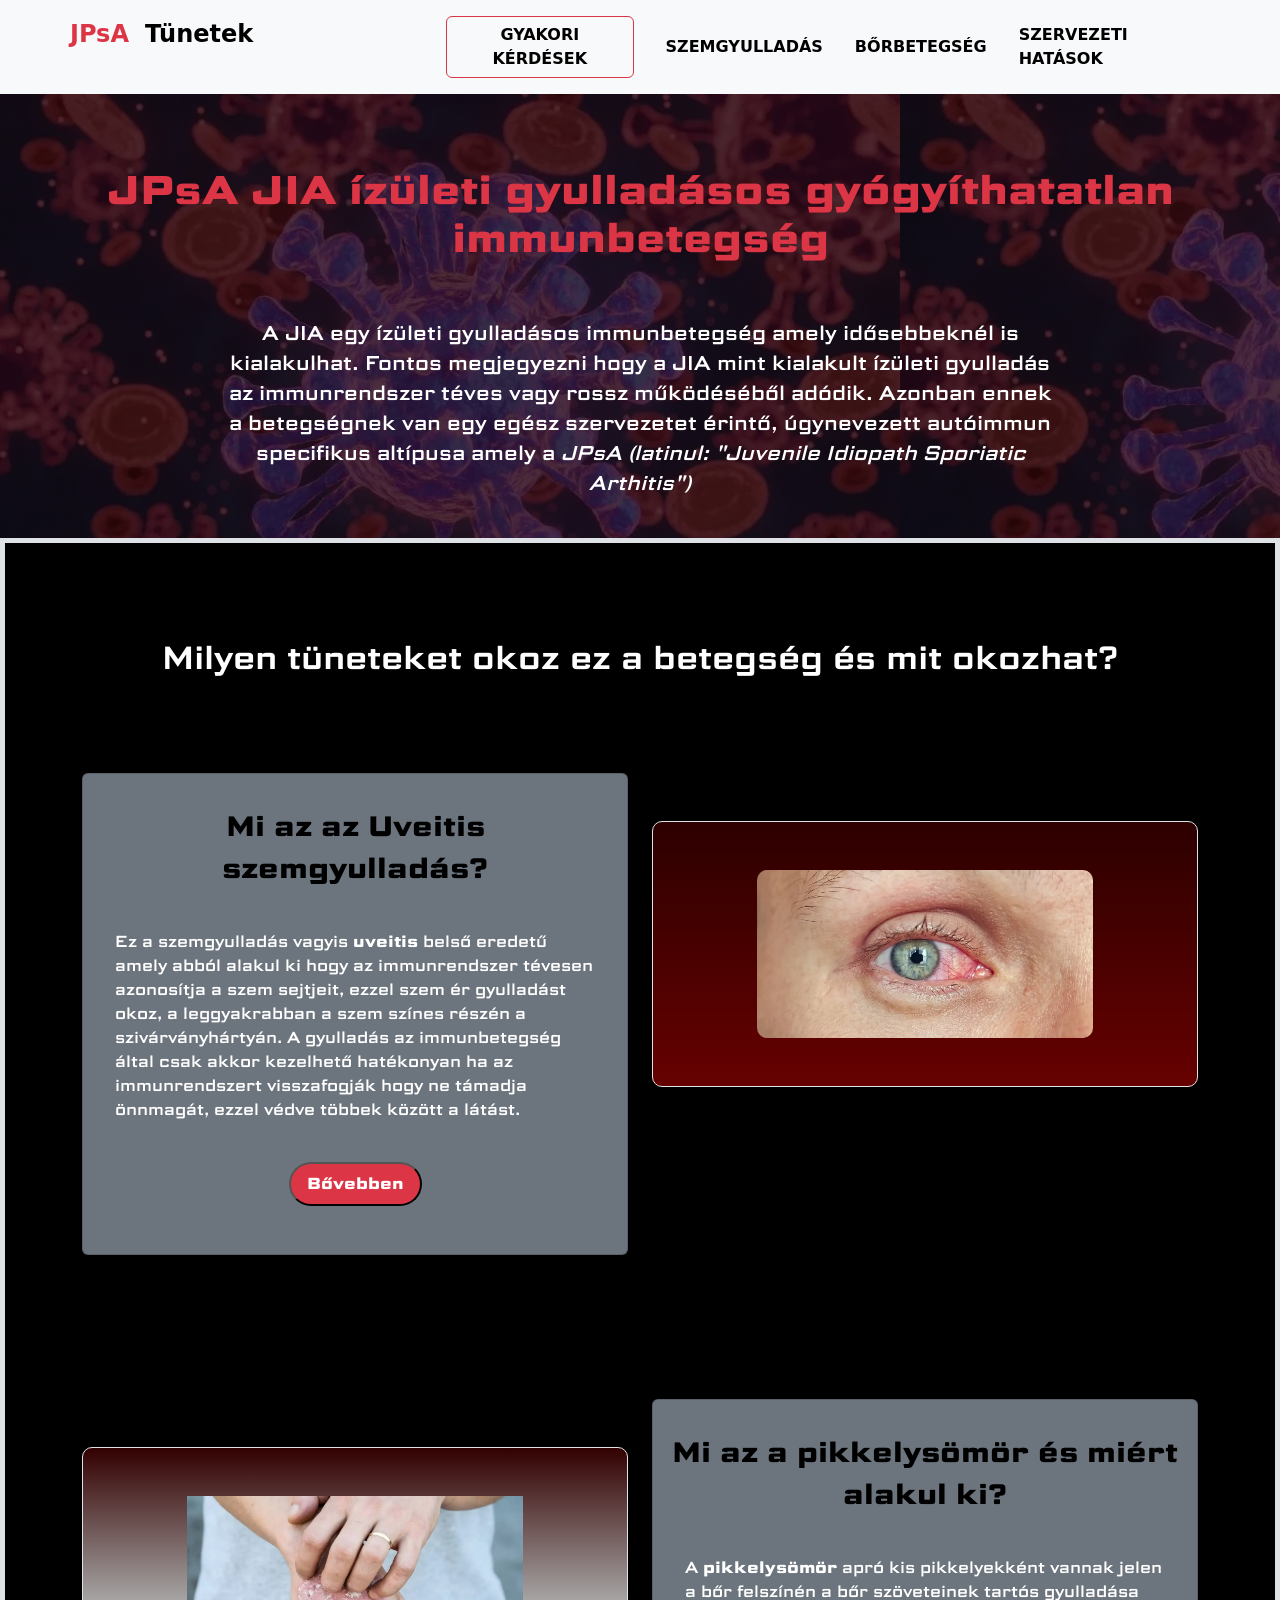
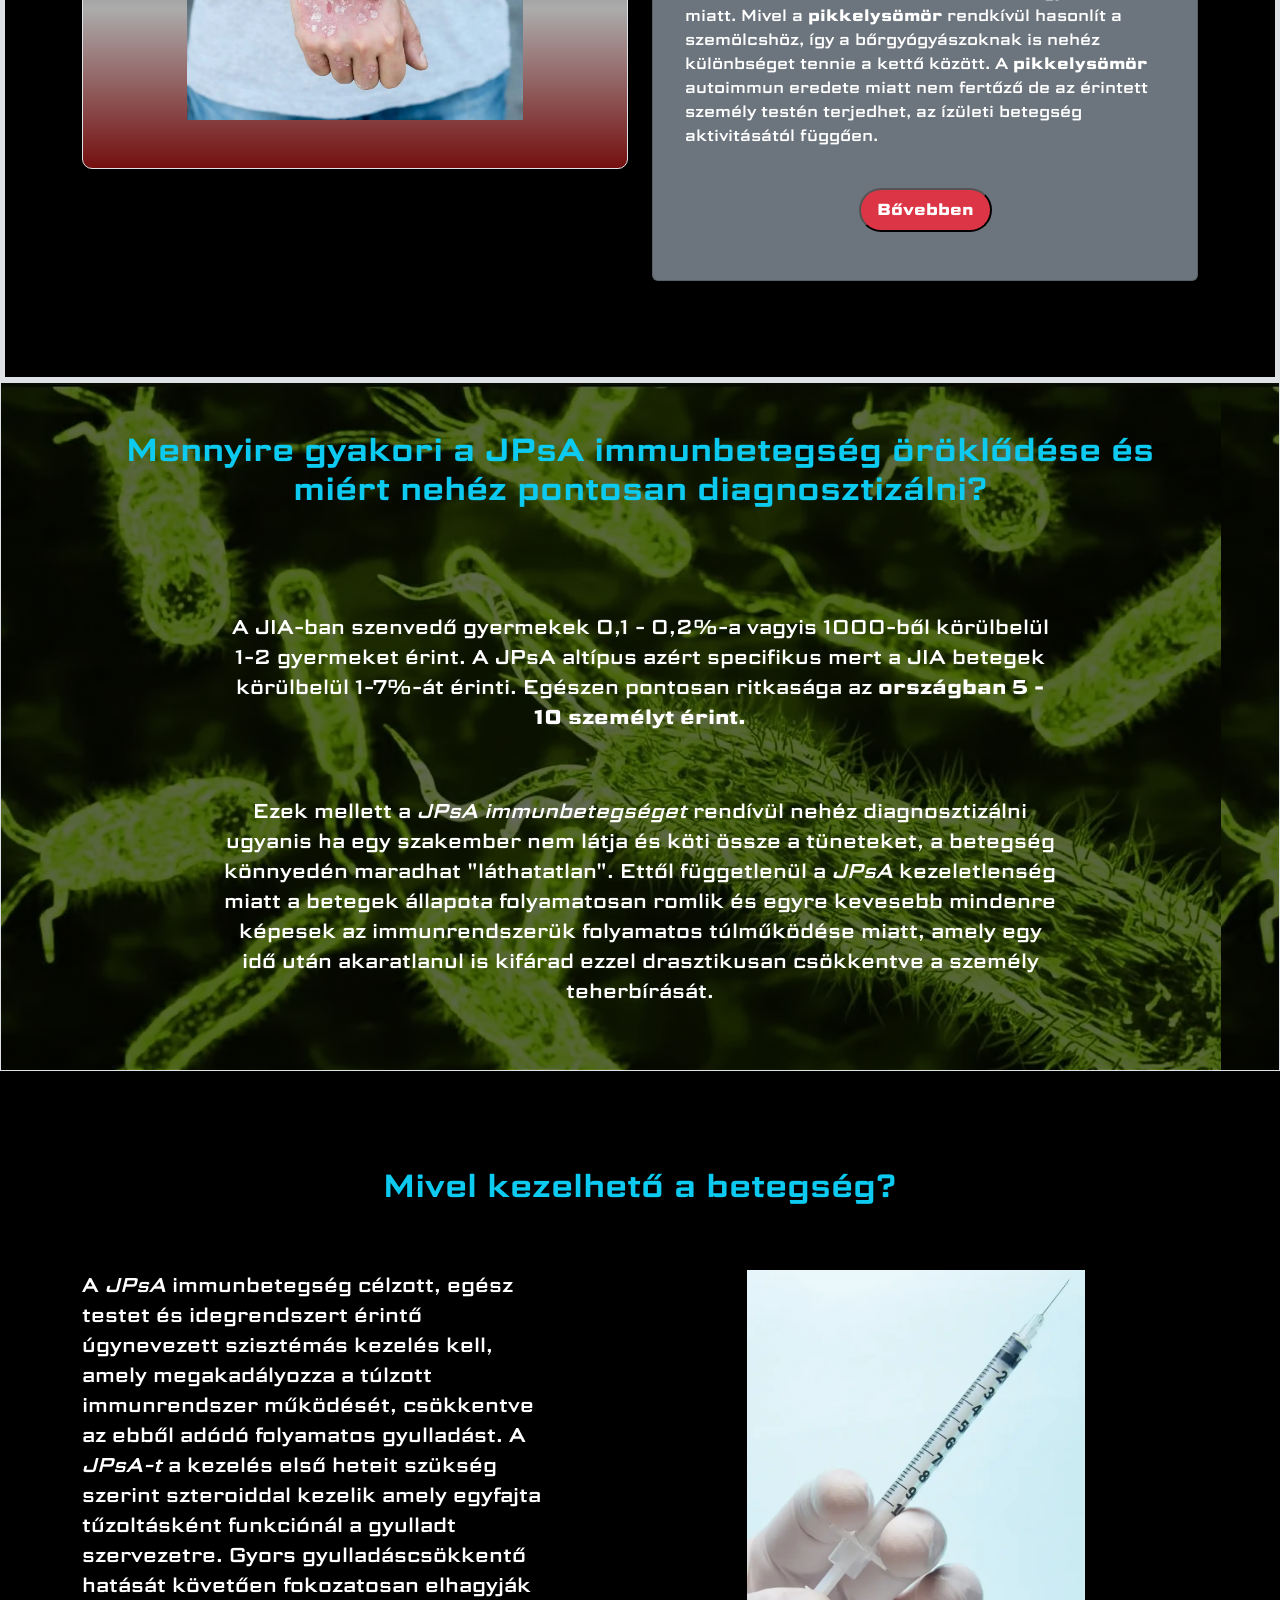
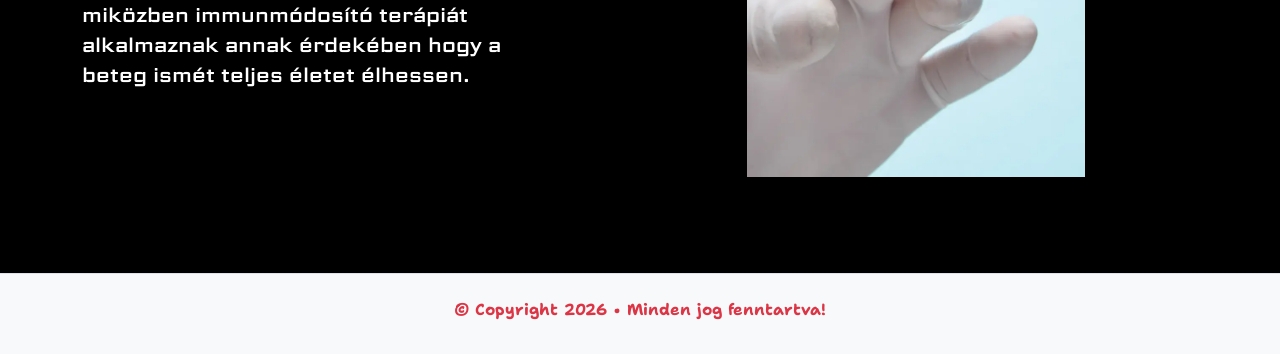
==== index.html @ a035b223 "elso" ====
<!DOCTYPE html>
<html lang="hu">

<head>
    <meta charset="UTF-8">
    <meta name="viewport" content="width=device-width, initial-scale=1.0">
    <meta name="description" content="">

    <meta name="robots" content="index, follow, max-image-preview:large, max-snippet:-1, max-video-preview:-1">

    <link rel="canonical" href="https://www.jpsaimmungetegseg.hu/">
    <link rel="stylesheet" href="css/bootstrap.min.css">
    <link rel="stylesheet" href="css/style.css">

    <meta name="modified_time" content="2026-11-22T14:07">

    <meta name="twitter:card" content="summary_image_large">
    <meta name="twitter:title" content="JPsA immunbetegség">
    <meta name="twitter:site" content="@jpsaimmungetegseg">

    <meta property="og:title" content="JPsA immunbetegség">
    <meta property="og:url" content="https://www.jpsaimmungetegseg.hu/">
    <meta property="og:description" content="">
    <meta property="og:image" content="">
    <meta property="og:type" content="website">

    <title>JPsA immunbetegség</title>
</head>

<body>
    <header class="bg-light">
        <nav>
            <div class="container py-3">
                <div class="row">
                    <ul class="nav">
                        <div class="col-lg-4 d-flex">
                            <li class="nav-item fs-4"><a class="text-danger" href="/"><strong>JPsA</strong></a>
                            </li>
                            <li class="nav-item ms-3 fs-4"><a href="tunetek.html"><strong>Tünetek</strong></a></li>
                        </div>
                        <div class="col-lg-8 d-flex align-items-center">
                            <li class="nav-item btn btn-outline-danger text-black me-3"><a class="text-uppercase"
                                    href="gyik.html"><strong>gyakori kérdések</strong></a></li>
                            <li class="nav-item mx-3"><a class="text-uppercase"
                                    href="uveitis.html"><strong>szemgyulladás</strong></a></li>
                            <li class="nav-item mx-3"><a class="text-uppercase"
                                    href="pikkelysomor.html"><strong>bőrbetegség</strong></a></li>
                            <li class="nav-item ms-3"><a class="text-uppercase" href="idegrendszeri-hatasok.html"><strong>szervezeti
                                        hatások</strong></a>
                            </li>
                        </div>
                    </ul>
                </div>
            </div>
        </nav>
    </header>
    <main class="bg-black text-white">
        <section class="hero-section">
            <div class="container text-center py-4">
                <h1 class="text-danger py-5"><strong>JPsA JIA ízületi gyulladásos gyógyíthatatlan immunbetegség</strong>
                </h1>
                <p class="w-75 mx-auto fs-5">A JIA egy ízületi gyulladásos immunbetegség amely idősebbeknél is
                    kialakulhat. Fontos megjegyezni
                    hogy a
                    JIA mint kialakult ízületi gyulladás az immunrendszer téves vagy rossz működéséből adódik. Azonban
                    ennek
                    a betegségnek van egy egész szervezetet érintő, úgynevezett autóimmun specifikus altípusa amely a
                    <em>JPsA (latinul: "Juvenile Idiopath Sporiatic Arthitis")</em>
                </p>
            </div>
        </section>
        <section class="border border-5 border-top border-bottom py-4">
            <div class="container py-4">
                <h2 class="py-5 text-center">Milyen tüneteket okoz ez a betegség és mit okozhat?</h2>
                <div class="row pb-5 my-5">
                    <div class="col-lg-6">
                        <div class="card d-flex p-3 bg-secondary text-white">
                            <div class="card-title fs-3 text-center text-black py-3"><strong>Mi az az Uveitis
                                    szemgyulladás?</strong></div>
                            <div class="card-body">
                                <p>Ez a szemgyulladás vagyis <strong>uveitis</strong> belső eredetű amely abból alakul
                                    ki hogy az immunrendszer tévesen
                                    azonosítja a szem sejtjeit, ezzel szem ér gyulladást okoz, a leggyakrabban a szem
                                    színes részén a szivárványhártyán. A gyulladás az immunbetegség által csak akkor
                                    kezelhető hatékonyan ha az immunrendszert visszafogják hogy ne támadja önnmagát,
                                    ezzel védve többek között a látást.</p>
                                <p class="text-center pt-4"><a href="uveitis.html"><button
                                            class="bg-danger py-2 px-3 rounded-pill text-white"><strong>Bővebben</strong></button></a>
                                </p>
                            </div>
                        </div>
                    </div>
                    <div class="col-lg-6">
                        <p class="border uveitis-img p-5 text-center mt-5"><img class="w-75" src="img/uveitis.webp"
                                alt="JPsA uveitis" title="JPsA immunbetegség"></p>
                    </div>
                </div>
                <div class="row my-5 pt-5">
                    <div class="col-lg-6">
                        <p class="border pikkelysomor-img p-5 mt-5 text-center"><img class="w-75"
                                src="img/pikkelysomor.webp" alt="JPsA pikkelysömör" title="JPsA immunbetegség"></p>
                    </div>
                    <div class="col-lg-6">
                        <div class="card d-flex p-3 bg-secondary text-white">
                            <div class="card-title fs-3 text-center text-black py-3"><strong>Mi az a pikkelysömör és
                                    miért alakul ki?</strong></div>
                            <div class="card-body">
                                <p>A <strong>pikkelysömör</strong> apró kis pikkelyekként vannak jelen a bőr
                                    felszínén a
                                    bőr szöveteinek tartós gyulladása miatt.
                                    Mivel a <strong>pikkelysömör</strong> rendkívül hasonlít a szemölcshöz, így a
                                    bőrgyógyászoknak is nehéz különbséget tennie a kettő között.
                                    A <strong>pikkelysömör</strong> autoimmun eredete miatt nem fertőző de az
                                    érintett
                                    személy testén terjedhet, az ízületi betegség aktivitásától függően.</p>
                                <p class="text-center pt-4"><a href="pikkelysomor.html"><button
                                            class="bg-danger py-2 px-3 rounded-pill text-white"><strong>Bővebben</strong></button></a>
                                </p>
                            </div>
                        </div>
                    </div>
                </div>
            </div>
        </section>
        <section class="bg-microbe border border-bottom">
            <div class="container py-5 text-center">
                <h2 class="fs-2 pb-5 text-info">Mennyire gyakori a JPsA immunbetegség öröklődése és miért nehéz pontosan
                    diagnosztizálni?</h2>
                <p class="w-75 mx-auto fs-5 py-5">A JIA-ban szenvedő gyermekek 0,1 - 0,2%-a vagyis 1000-ből körülbelül
                    1-2
                    gyermeket érint. A JPsA altípus azért specifikus mert a JIA betegek körülbelül 1-7%-át érinti.
                    Egészen pontosan ritkasága az <strong>országban 5 - 10 személyt érint.</strong>
                </p>
                <p class="w-75 mx-auto fs-5">Ezek mellett a <em>JPsA immunbetegséget</em> rendívül nehéz diagnosztizálni
                    ugyanis ha egy szakember nem látja és köti össze a tüneteket, a betegség könnyedén maradhat
                    "láthatatlan". Ettől függetlenül a <em>JPsA</em> kezeletlenség miatt a betegek állapota folyamatosan
                    romlik és
                    egyre kevesebb mindenre képesek az immunrendszerük folyamatos túlműködése miatt, amely egy idő után
                    akaratlanul is kifárad ezzel drasztikusan csökkentve a személy teherbírását.</p>
            </div>
        </section>
        <section>
            <div class="container py-5">
                <h2 class="text-center mt-5 mb-3 text-info">Mivel kezelhető a betegség?</h2>
                <div class="row">
                    <div class="col-lg-7">
                        <p class="w-75 fs-5 py-5">A <em>JPsA</em> immunbetegség célzott, egész testet és idegrendszert
                            érintő
                            úgynevezett szisztémás kezelés kell, amely megakadályozza a túlzott immunrendszer működését,
                            csökkentve az ebből adódó folyamatos gyulladást. A <em>JPsA-t</em> a kezelés első heteit
                            szükség szerint szteroiddal kezelik amely egyfajta tűzoltásként funkciónál a gyulladt
                            szervezetre. Gyors gyulladáscsökkentő hatását követően fokozatosan elhagyják miközben
                            immunmódosító terápiát alkalmaznak annak érdekében hogy a beteg ismét teljes életet
                            élhessen.</p>
                    </div>
                    <div class="col-lg-5">
                        <p class="my-5"><img class="w-75" src="img/szteroid-injekcio.webp" alt="JPsA szteroid injekció"
                                title="JPsA immunbetegség"></p>
                    </div>
                </div>
            </div>
        </section>
    </main>
    <footer class="bg-light border-top py-3">
        <div class="container">
            <p class="text-center text-danger pt-2"><strong>&copy; Copyright 2026 &bull; Minden jog fenntartva!</strong>
            </p>
        </div>
    </footer>
</body>

</html>
---- css/style.css ----
@import url('https://fonts.googleapis.com/css2?family=Science+Gothic:wght@100..900&display=swap');
@import url('https://fonts.googleapis.com/css2?family=Science+Gothic:wght@100..900&family=Shantell+Sans:ital,wght@0,300..800;1,300..800&display=swap');

main {
    font-family: "Science Gothic", sans-serif;
}

nav a, a {
    text-decoration: none;
}

nav a {
    color: #000;
}

nav a:hover {
    color: #06a900d6;
}

.hero-section {
    background: linear-gradient(rgba(0, 0, 0, .70), rgba(0, 0, 0, 0.70)) center/cover, url('../img/hero-section-bg.webp');
}

.breadcrumbs {
    list-style: none;
}

.breadcrumbs li {
    display: inline-block;
    color: #01c401;
}

.breadcrumbs a:hover {
    color: #f90404fb;
}

.faq-answer {
    display: none;
}

.faq-card.is-open .faq-answer {
    display: flex;
}

.bg-microbe {
    background: linear-gradient(rgba(0, 0, 0, .60), rgba(0, 0, 0, 0.60)) center/cover, url('../img/bakterium-hatter.webp')
}

.uveitis-img {
    background-image: linear-gradient(to bottom, #61000076, #850101c4);
}

.uveitis-img img, .uveitis-img, .pikkelysomor-img, .faq-card {
    border-radius: 10px;
}

.pikkelysomor-img {
    background-image: linear-gradient(180deg, #6d000076, #ffffffac, #c91a1a94);
}

footer {
    font-family: "Shantell Sans", cursive;
}
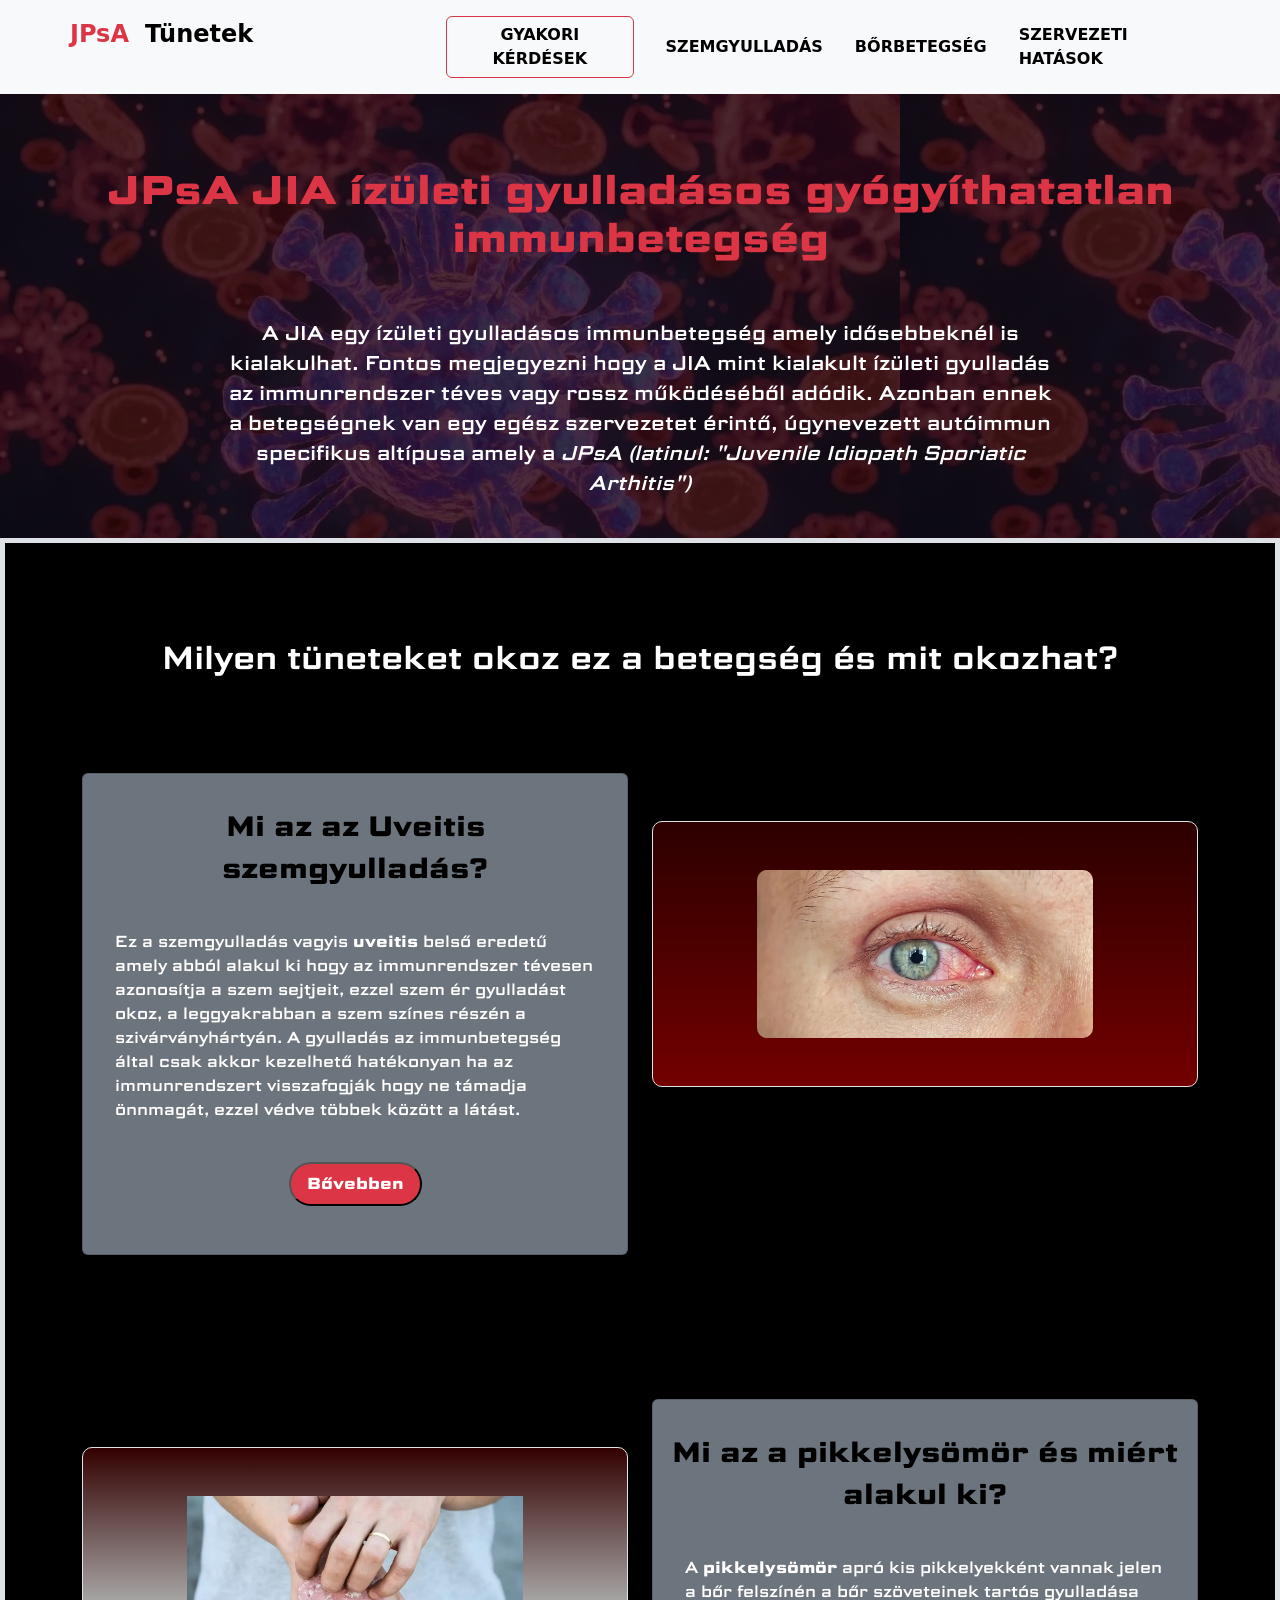
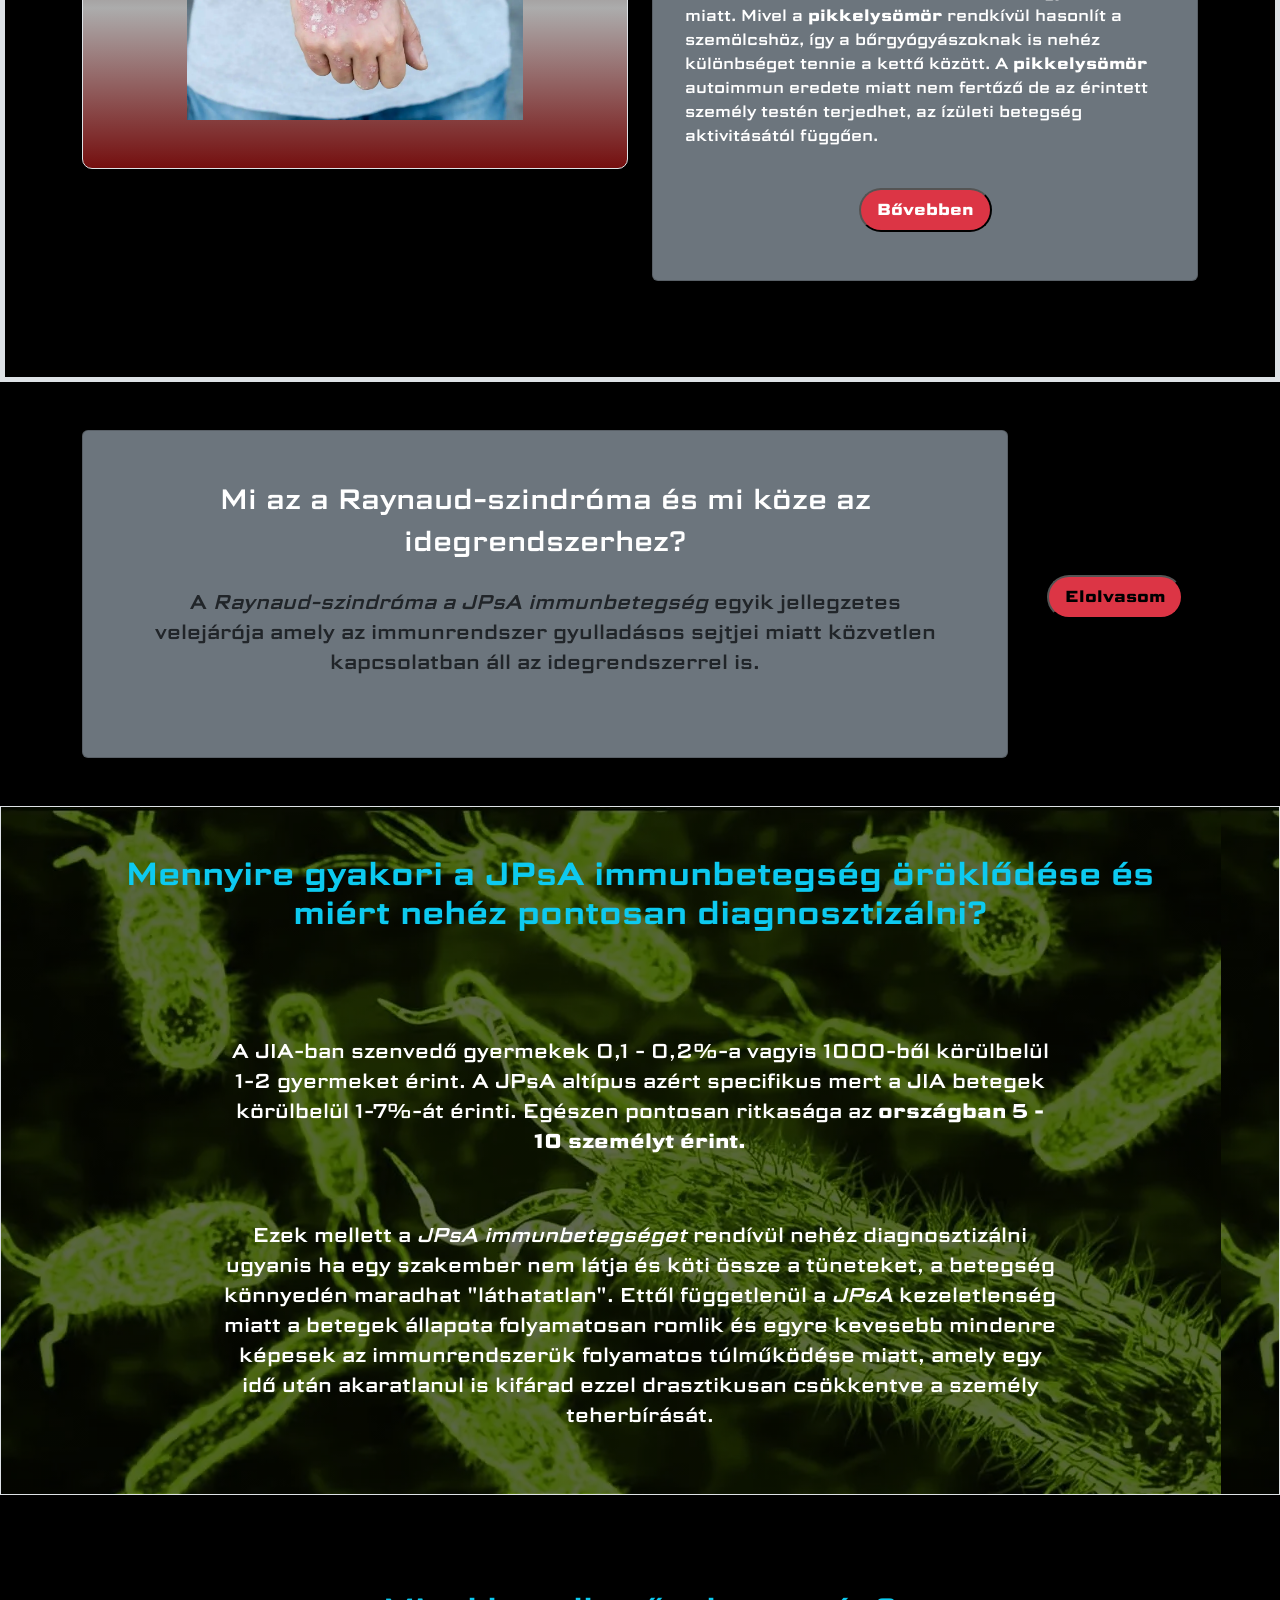
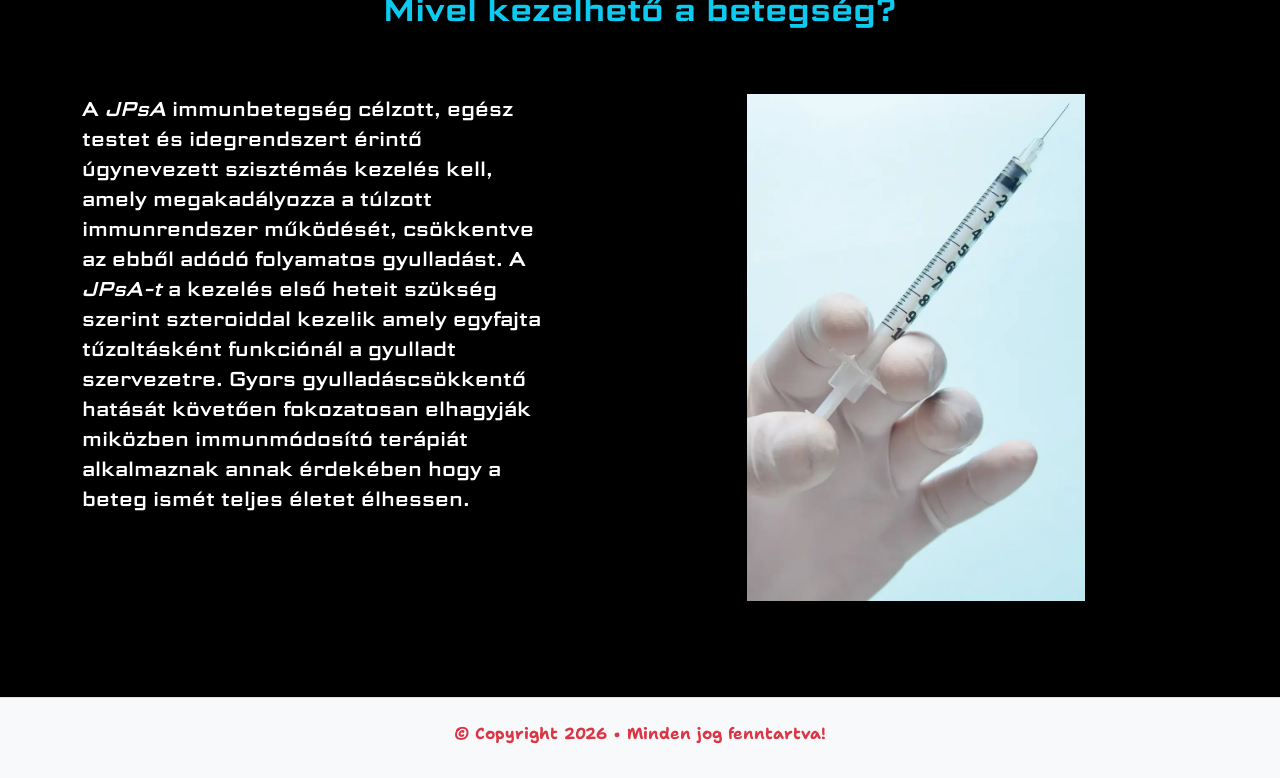
==== commit e4785356: "2. gyik bővítés, több JS, mobile.css (üres), főoldal új section, idegrendszeri-hatasok aloldal tarta" ====
--- a/index.html
+++ b/index.html
@@ -4,7 +4,8 @@
 <head>
     <meta charset="UTF-8">
     <meta name="viewport" content="width=device-width, initial-scale=1.0">
-    <meta name="description" content="">
+    <meta name="description"
+        content="Érdekel milyen immunbetegséggel élni? Milyen nehézségekkel jár és mennyire gyakori az ízületi immunbetegség? Ezen az oldalon megtalálhatod a válaszokat!">
 
     <meta name="robots" content="index, follow, max-image-preview:large, max-snippet:-1, max-video-preview:-1">
 
@@ -12,7 +13,7 @@
     <link rel="stylesheet" href="css/bootstrap.min.css">
     <link rel="stylesheet" href="css/style.css">
 
-    <meta name="modified_time" content="2026-11-22T14:07">
+    <meta name="modified_time" content="2026-11-25T18:33">
 
     <meta name="twitter:card" content="summary_image_large">
     <meta name="twitter:title" content="JPsA immunbetegség">
@@ -20,7 +21,8 @@
 
     <meta property="og:title" content="JPsA immunbetegség">
     <meta property="og:url" content="https://www.jpsaimmungetegseg.hu/">
-    <meta property="og:description" content="">
+    <meta property="og:description"
+        content="Érdekel milyen immunbetegséggel élni? Milyen nehézségekkel jár és mennyire gyakori az ízületi immunbetegség? Ezen az oldalon megtalálhatod a válaszokat!">
     <meta property="og:image" content="">
     <meta property="og:type" content="website">
 
@@ -45,7 +47,8 @@
                                     href="uveitis.html"><strong>szemgyulladás</strong></a></li>
                             <li class="nav-item mx-3"><a class="text-uppercase"
                                     href="pikkelysomor.html"><strong>bőrbetegség</strong></a></li>
-                            <li class="nav-item ms-3"><a class="text-uppercase" href="idegrendszeri-hatasok.html"><strong>szervezeti
+                            <li class="nav-item ms-3"><a class="text-uppercase"
+                                    href="idegrendszeri-hatasok.html"><strong>szervezeti
                                         hatások</strong></a>
                             </li>
                         </div>
@@ -122,6 +125,29 @@
                 </div>
             </div>
         </section>
+        <section>
+            <div class="container py-5">
+                <div class="row">
+                    <div class="col-lg-10">
+                        <div class="card d-flex p-5 bg-secondary rounded text-center">
+                            <div class="card-title fs-3 text-white">Mi az a Raynaud-szindróma és mi köze az
+                                idegrendszerhez?</div>
+                            <div class="card-body">
+                                <p class="fs-5">A <em>Raynaud-szindróma a JPsA immunbetegség</em> egyik jellegzetes velejárója amely
+                                    az immunrendszer gyulladásos sejtjei miatt közvetlen kapcsolatban áll az
+                                    idegrendszerrel is.</p>
+                            </div>
+                        </div>
+                    </div>
+                    <div class="col-lg-2">
+                        <div class="card bg-black d-flex align-items-center justify-content-center p-5 mt-5 rounded text-center">
+                            <p class="pt-5"><a class="text-black"
+                                href="idegrendszeri-hatasok.html"><button class="bg-danger rounded-pill py-2 px-3"><strong>Elolvasom</strong></button></a></p>
+                        </div>
+                    </div>
+                </div>
+            </div>
+        </section>
         <section class="bg-microbe border border-bottom">
             <div class="container py-5 text-center">
                 <h2 class="fs-2 pb-5 text-info">Mennyire gyakori a JPsA immunbetegség öröklődése és miért nehéz pontosan
--- a/css/style.css
+++ b/css/style.css
@@ -9,7 +9,7 @@
     text-decoration: none;
 }
 
-nav a {
+nav a, .faq-title {
     color: #000;
 }
 
@@ -30,7 +30,7 @@
     color: #01c401;
 }
 
-.breadcrumbs a:hover {
+.breadcrumbs a:hover, .faq-active {
     color: #f90404fb;
 }
 
@@ -38,8 +38,24 @@
     display: none;
 }
 
+.faq-btn {
+    color: #007f00;
+}
+
 .faq-card.is-open .faq-answer {
     display: flex;
+    animation: faqFadeIn 0.25s ease forwards;
+}
+
+@keyframes faqFadeIn {
+    from {
+        opacity: 0;
+        transform: translateY(-10px);
+    }
+    to {
+        opacity: 1;
+        transform: translateY(0);
+    }
 }
 
 .bg-microbe {
@@ -47,7 +63,7 @@
 }
 
 .uveitis-img {
-    background-image: linear-gradient(to bottom, #61000076, #850101c4);
+    background-image: linear-gradient(to bottom, #60000076, #950000c4);
 }
 
 .uveitis-img img, .uveitis-img, .pikkelysomor-img, .faq-card {
